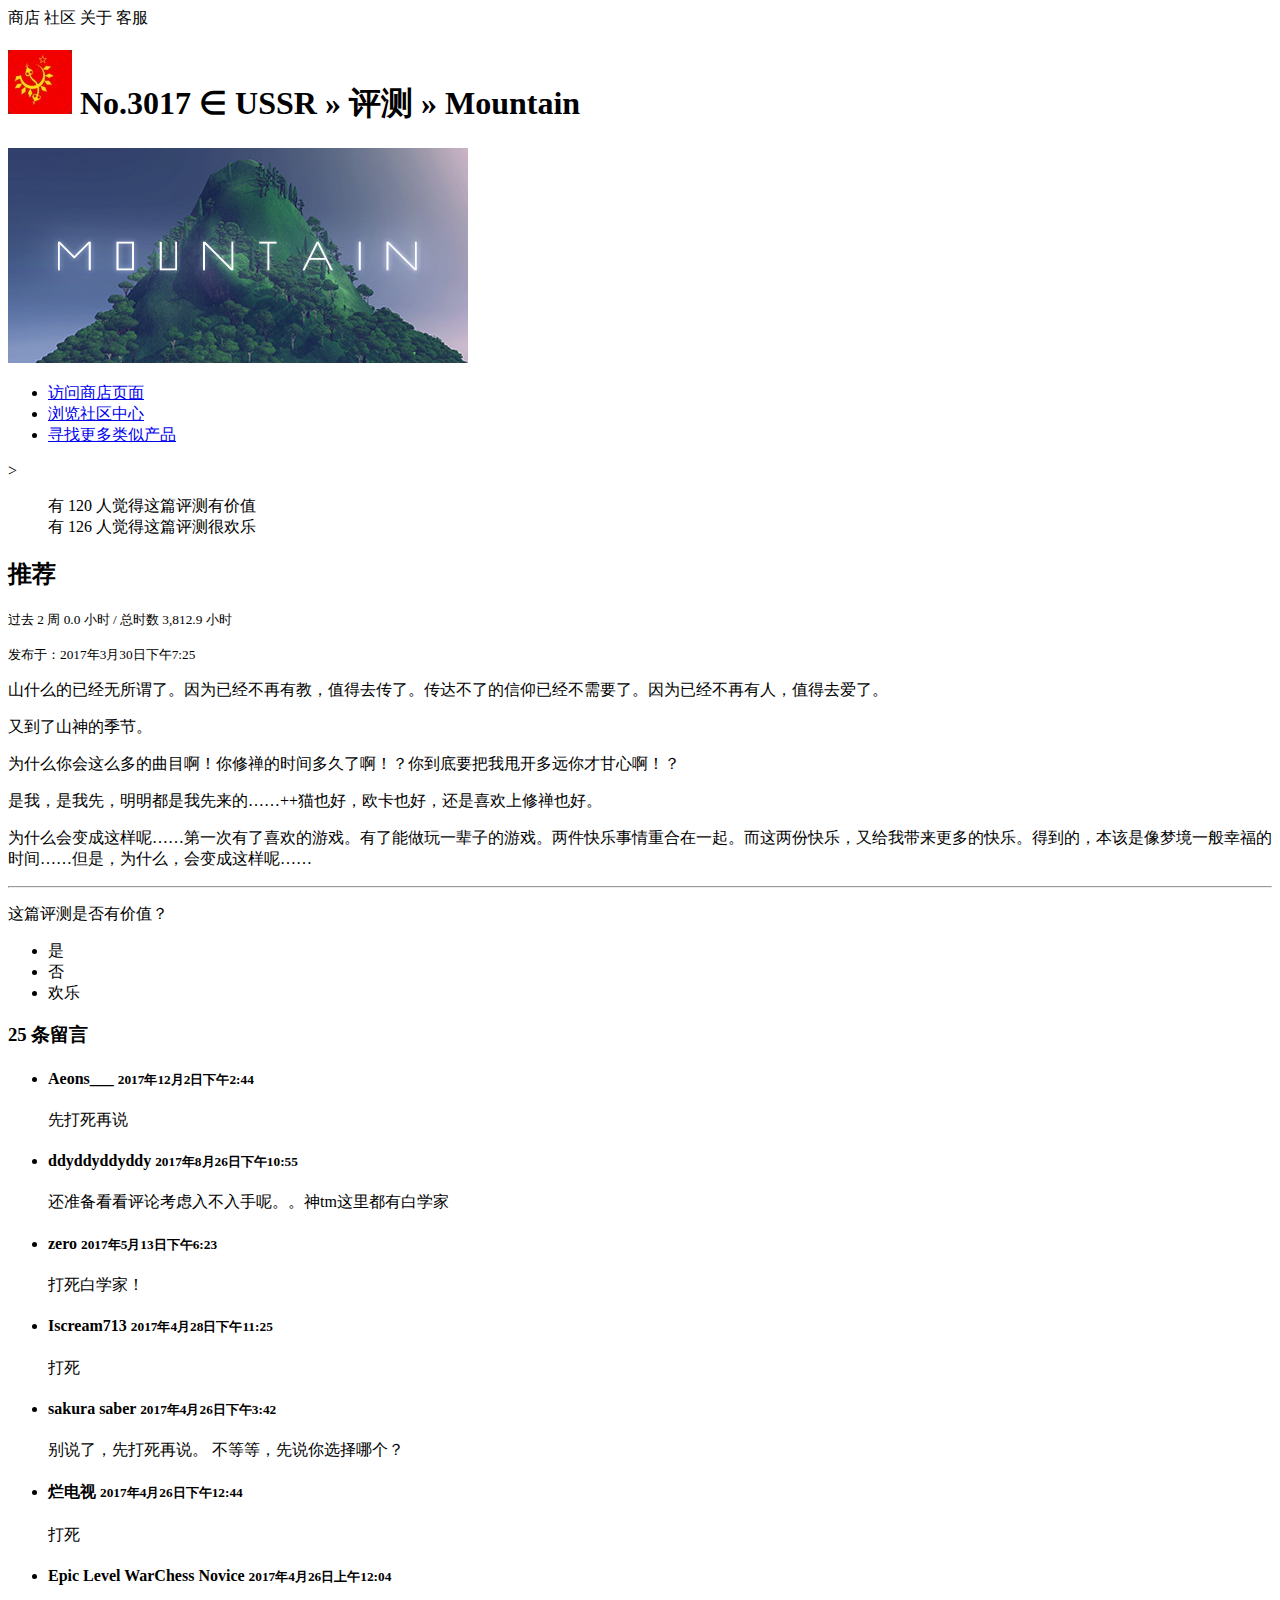
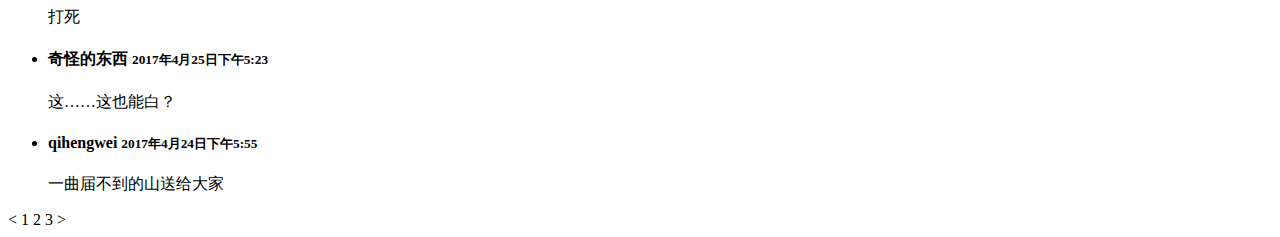
==== index.html @ e960c1a1 "Add files via upload" ====
<!DOCTYPE html>
<meta charset="utf8">
<html>

<head>

    <title>Steam 社区 :: No.3017 ∈ USSR :: 评测 Mountain</title>

</head>

<body>

<header>

    <nav>商店 社区 关于 客服</nav>

</header>

<h1><img src="images/user_icon.jpg"> No.3017 ∈ USSR » 评测 » Mountain</h1>

<aside>

    <img src="images/header.jpg">

    <ul>

        <li><a href="https://store.steampowered.com/app/313340?snr=2_100300_300__100301">访问商店页面</a></li>

        <li><a href="https://steamcommunity.com/app/313340">浏览社区中心</a></li>

        <li><a href="https://store.steampowered.com/recommended/morelike/app/313340?snr=2_100300_300__100301">寻找更多类似产品</a></li>
    </ul>>
</aside>

<section>

    <blockquote>

        有 120 人觉得这篇评测有价值

        <br>

        有 126 人觉得这篇评测很欢乐

    </blockquote>

    <h2>推荐</h2>

    <p>

        <small>过去 2 周 0.0 小时 / 总时数 3,812.9 小时</small>

    </p>

    <p>

        <small>发布于：2017年3月30日下午7:25</small>

    </p>

    <p>

        山什么的已经无所谓了。因为已经不再有教，值得去传了。传达不了的信仰已经不需要了。因为已经不再有人，值得去爱了。

    </p>


    <p>
        又到了山神的季节。
    </p>

    <p>

        为什么你会这么多的曲目啊！你修禅的时间多久了啊！？你到底要把我甩开多远你才甘心啊！？
    </p>

    <p>

        是我，是我先，明明都是我先来的……++猫也好，欧卡也好，还是喜欢上修禅也好。
    </p>

    <p>
        为什么会变成这样呢……第一次有了喜欢的游戏。有了能做玩一辈子的游戏。两件快乐事情重合在一起。而这两份快乐，又给我带来更多的快乐。得到的，本该是像梦境一般幸福的时间……但是，为什么，会变成这样呢……

    </p>


</section>

<hr/>

<section>

    <p>这篇评测是否有价值？

    <ul>

        <li>是</li>

        <li>否</li>

        <li>欢乐</li>

    </ul>

    </p>

    <h3>25 条留言</h3>

    <ul>

        <li>

            <h4>Aeons___ <small>2017年12月2日下午2:44</small></h4>

            先打死再说

        </li>

        <li>

            <h4>ddyddyddyddy <small>2017年8月26日下午10:55</small></h4>

            还准备看看评论考虑入不入手呢。。神tm这里都有白学家

        </li>

        <li>

            <h4>zero <small>2017年5月13日下午6:23 </small></h4>

            打死白学家！

        </li>

        <li>

            <h4>Iscream713 <small>2017年4月28日下午11:25</small></h4>

            打死

        </li>

        <li>

            <h4>sakura saber <small>2017年4月26日下午3:42 </small></h4>

            别说了，先打死再说。

            不等等，先说你选择哪个？

        </li>

        <li>

            <h4>烂电视 <small>2017年4月26日下午12:44</small></h4>

            打死

        </li>

        <li>

            <h4>Epic Level WarChess Novice <small>2017年4月26日上午12:04 </small></h4>

            打死

        </li>

        <li>

            <h4>奇怪的东西 <small>2017年4月25日下午5:23 </small></h4>

            这……这也能白？

        </li>

        <li>

            <h4>qihengwei <small>2017年4月24日下午5:55</small></h4>

            一曲届不到的山送给大家

        </li>


    </ul>
    < 1 2 3 >

</section>

</body>

</html>
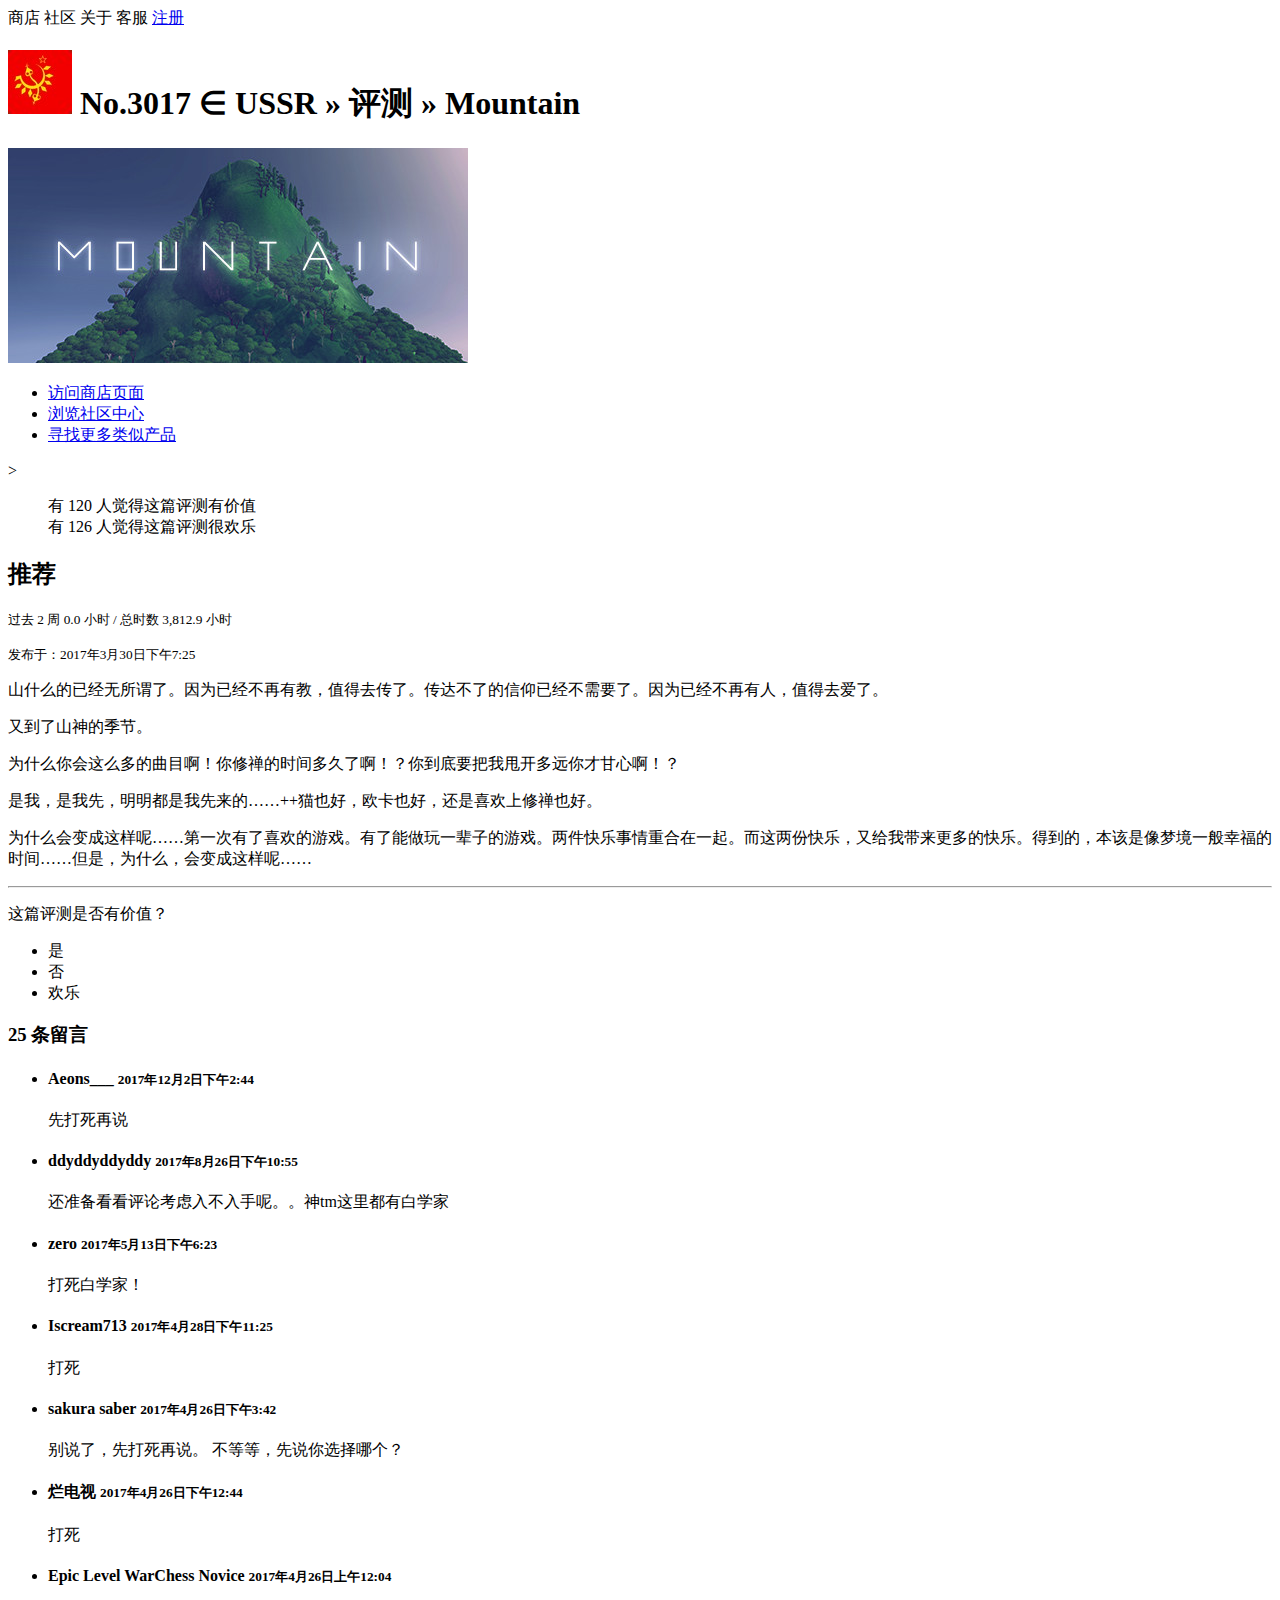
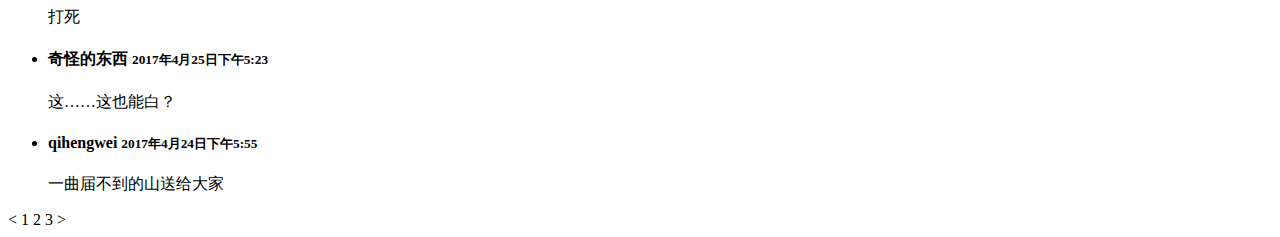
==== commit ddd224f3: "Add files via upload" ====
--- a/index.html
+++ b/index.html
@@ -12,7 +12,7 @@
 
 <header>
 
-    <nav>商店 社区 关于 客服</nav>
+    <nav>商店 社区 关于 客服 <a href="Lab2.html">注册</a></nav>
 
 </header>
 
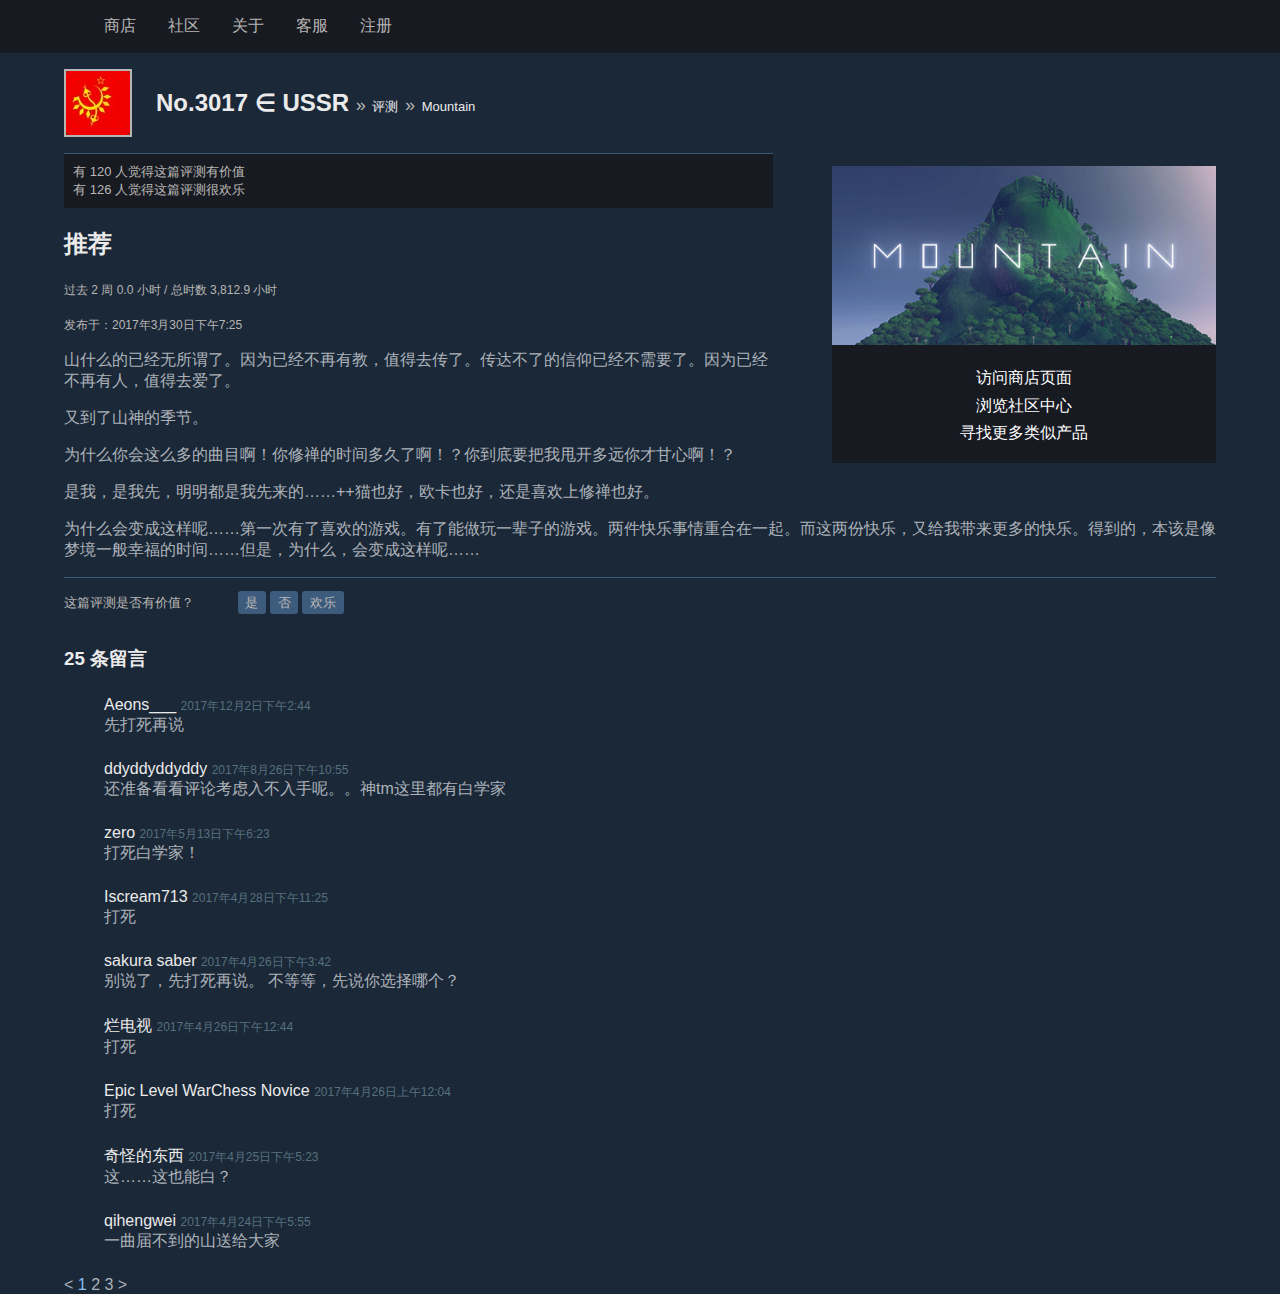
==== commit dec7d754: "Add files via upload" ====
--- a/index.html
+++ b/index.html
@@ -1,22 +1,28 @@
 <!DOCTYPE html>
-<meta charset="utf8">
+
 <html>
 
 <head>
+    <meta charset="utf8">
 
     <title>Steam 社区 :: No.3017 ∈ USSR :: 评测 Mountain</title>
 
+    <link href="css/reset.css" rel="stylesheet" type="text/css">
+
+    <link href="css/index.css" rel="stylesheet" type="text/css">
+
 </head>
 
 <body>
 
 <header>
 
-    <nav>商店 社区 关于 客服 <a href="Lab2.html">注册</a></nav>
+    <nav><ul><li>商店</li><li>社区</li><li>关于</li><li>客服</li><li><a href="register.html">注册</a></li></ul></nav>
 
 </header>
 
-<h1><img src="images/user_icon.jpg"> No.3017 ∈ USSR » 评测 » Mountain</h1>
+<div class="title"><img src="images/user_icon.jpg"><div> No.3017 ∈ USSR <span class="symbol">»</span> <span class="subtitle">评测</span> <span class="symbol">»</span> <span class="subtitle">Mountain</span></div></div>
+
 
 <aside>
 
@@ -29,7 +35,7 @@
         <li><a href="https://steamcommunity.com/app/313340">浏览社区中心</a></li>
 
         <li><a href="https://store.steampowered.com/recommended/morelike/app/313340?snr=2_100300_300__100301">寻找更多类似产品</a></li>
-    </ul>>
+    </ul>
 </aside>
 
 <section>
@@ -91,7 +97,9 @@
 
 <section>
 
-    <p>这篇评测是否有价值？
+    <div class="value">
+
+    这篇评测是否有价值？
 
     <ul>
 
@@ -103,11 +111,11 @@
 
     </ul>
 
-    </p>
+    </div>
 
     <h3>25 条留言</h3>
 
-    <ul>
+    <ul class="comment">
 
         <li>
 
@@ -185,7 +193,9 @@
 
 
     </ul>
-    < 1 2 3 >
+
+    < <span class="active">1</span> 2 3  >
+
 
 </section>
 
--- a/css/index.css
+++ b/css/index.css
@@ -0,0 +1,397 @@
+body {
+
+    font-family: Arial, Helvetica, sans-serif;
+
+    margin: 0;
+
+    background-color: #1b2838;
+
+    color: #acb2b8
+
+}
+
+
+
+header {
+
+    color: #b8b6b4;
+
+    height: 10%;
+
+    background-color: #171a21;
+
+    display: flex;
+
+    text-align: center;
+
+}
+
+
+
+nav {
+
+    margin: auto 3em;
+
+}
+
+
+
+li {
+
+    display: inline-block;
+
+}
+
+
+
+nav li {
+
+    padding: 0 1em;
+
+}
+
+
+
+a {
+
+    color: #b8b6b4;
+
+    text-decoration:none;
+
+}
+
+
+
+a:hover{
+
+    color: #87bff2;
+
+}
+
+
+
+nav li a {
+
+    color: #b8b6b4;
+
+}
+
+
+
+aside {
+
+    float:right;
+
+    margin: 1% 5%;
+
+    width: 30%;
+
+    background-color: #171a21;
+
+}
+
+
+
+aside a {
+
+    color: white;
+
+}
+
+
+
+aside img, aside ul {
+
+    padding: 0;
+
+    width: 100%;
+
+}
+
+
+
+aside li {
+
+    display: block;
+
+    text-align: center;
+
+    padding: 0.2em 0;
+
+}
+
+
+
+.title, h2 {
+
+    color: #ebebeb;
+
+}
+
+
+
+.title {
+
+    margin: 1em 5%;
+
+    display: inline;
+
+    display: flex;
+
+    text-align: center;
+
+}
+
+
+
+.title img {
+
+    border: #b8b6b4 solid 2px;
+
+}
+
+
+
+.title div {
+
+    display: inline;
+
+    padding-left: 1em;
+
+    margin: auto 0;
+
+    font-size: x-large;
+
+    font-weight: bold;
+
+}
+
+
+
+.title span {
+
+    font-weight: normal;
+
+    font-size: small;
+
+}
+
+
+
+.title .symbol {
+
+    color: #b8b6b4;
+
+    font-size: large;
+
+}
+
+
+
+section {
+
+    margin: 0 5%;
+
+}
+
+
+
+section blockquote {
+
+    margin: 0;
+
+    width: 60%;
+
+    font-size: small;
+
+    background-color: #171a21;
+
+    padding: 0.7em;
+
+    color: #b8b6b4;
+
+    border-top: 1px solid rgba(85, 125, 171, 0.6)
+
+}
+
+
+
+p small {
+
+    margin: 0;
+
+    padding: 0;
+
+    color: #b8b6b4;
+
+}
+
+
+
+hr {
+
+    width: 90%;
+
+    margin: 0 5%;
+
+    border-width:0;
+
+    height: 1px;
+
+    color:rgba(85, 125, 171, 0.6);
+
+    background-color:rgba(85, 125, 171, 0.6);
+
+}
+
+
+
+.value ul {
+
+    display: inline-block;
+
+}
+
+
+
+.value {
+
+    color: #b8b6b4;
+
+    font-size: small;
+
+}
+
+
+
+.value li {
+
+    padding: 0.2em 0.6em;
+
+    background-color: rgba(85, 125, 171, 0.6);
+
+    border-radius: 3px;
+
+}
+
+
+
+h3 {
+
+    color: #ebebeb;
+
+}
+
+
+
+h4 {
+
+    font-weight: normal;
+
+    color: #ebebeb;
+
+    margin: 0;
+
+}
+
+
+
+h4 small {
+
+    color: #56707f;
+
+}
+
+
+
+.comment li {
+
+    display: block;
+
+    margin: 1.5em 0;
+
+}
+
+
+
+.active {
+
+    color:#87bff2;
+
+}
+
+
+
+h1 {
+
+    margin: 0.5em 2.5em;
+
+}
+
+
+
+input, textarea {
+
+    padding: 0.5em;
+
+    margin: 0.5em 0;
+
+    width: 35%;
+
+    background-color: #171a21;
+
+    border: #56707f solid 1px;
+
+    border-radius: 3px;
+
+    color: #acb2b8
+
+}
+
+
+
+select {
+
+    background-color: #171a21;
+
+    border: #56707f solid 1px;
+
+    color: #acb2b8
+
+}
+
+
+
+input[type="checkbox"], input[type="radio"] {
+
+    width: 2em;
+
+}
+
+
+
+input[type="button"],input[type="submit"]  {
+
+    background-color: #56707f;
+
+    border: #171a21 solid 1px;
+
+    width: 4em;
+
+}
+
+
+
+input[type="button"],input[type="submit"],input[type="checkbox"], input[type="radio"], select:hover {
+
+    cursor: pointer;
+
+}
+
+
+
+textarea {
+
+    height: 15em;
+
+}